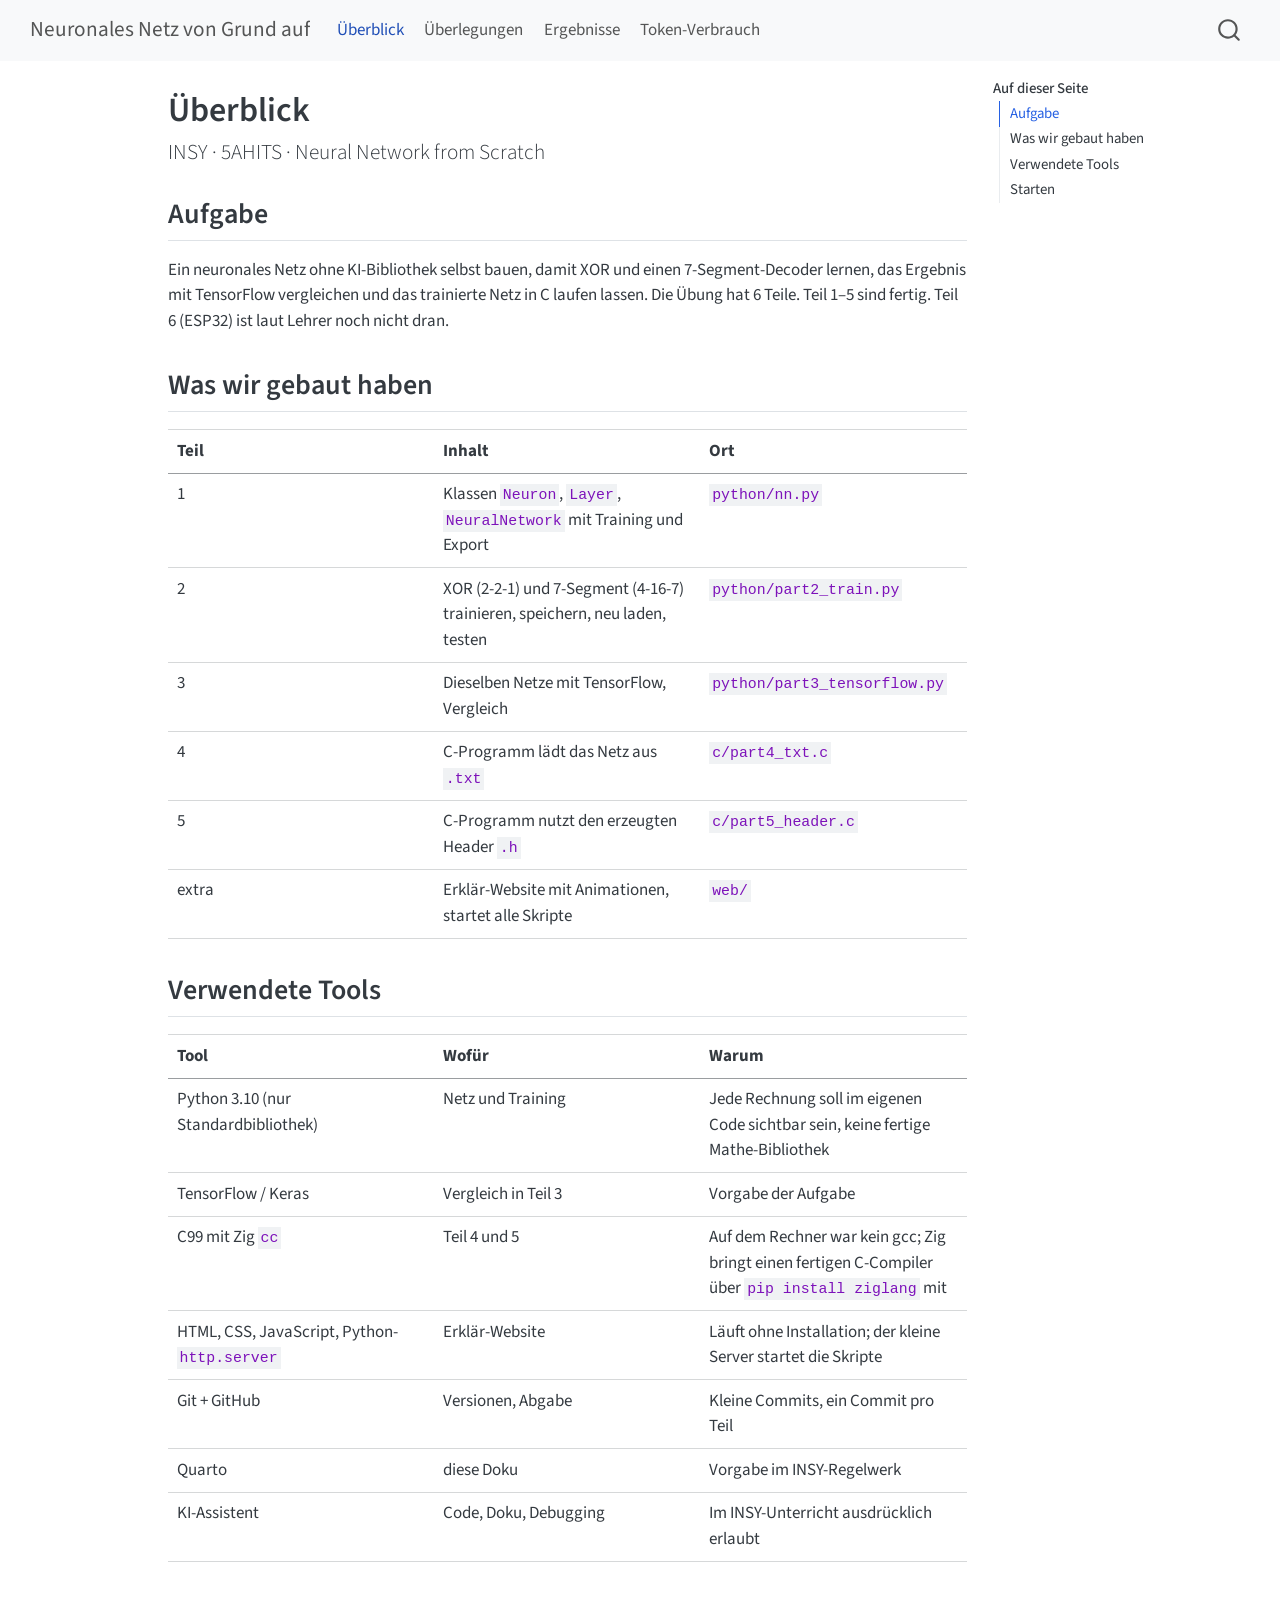
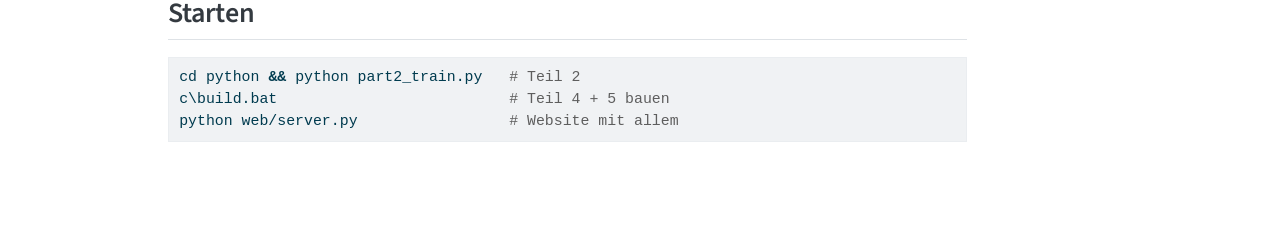
==== index.html @ aa827ccc "Built site for gh-pages" ====
<!DOCTYPE html>
<html xmlns="http://www.w3.org/1999/xhtml" lang="de" xml:lang="de"><head>

<meta charset="utf-8">
<meta name="generator" content="quarto-1.10.19">

<meta name="viewport" content="width=device-width, initial-scale=1.0, user-scalable=yes">


<title>Überblick – Neuronales Netz von Grund auf</title>
<style>
/* Default styles provided by pandoc.
** See https://pandoc.org/MANUAL.html#variables-for-html for config info.
*/
span.smallcaps{font-variant: small-caps;}
div.columns{display: flex; gap: 1.5em;}
div.column{flex: auto;}
@media screen {
div.columns{gap: min(4vw, 1.5em);}
div.column{overflow-x: auto;}
}
div.hanging-indent{margin-left: 1.5em; text-indent: -1.5em;}
ul.task-list{list-style: none;}
ul.task-list li input[type="checkbox"] {
  width: 0.8em;
  margin: 0 0.8em 0.2em -1em; /* quarto-specific, see https://github.com/quarto-dev/quarto-cli/issues/4556 */ 
  vertical-align: middle;
}
/* CSS for syntax highlighting */
html { -webkit-text-size-adjust: 100%; }
pre > code.sourceCode { white-space: pre; position: relative; }
pre > code.sourceCode > span { display: inline-block; line-height: 1.25; }
pre > code.sourceCode > span:empty { height: 1.2em; }
.sourceCode { overflow: visible; }
code.sourceCode > span { color: inherit; text-decoration: inherit; }
div.sourceCode { margin: 1em 0; }
pre.sourceCode { margin: 0; }
@media screen {
div.sourceCode { overflow: auto; }
}
@media print {
pre > code.sourceCode { white-space: pre-wrap; }
pre > code.sourceCode > span { text-indent: -5em; padding-left: 5em; }
}
pre.numberSource code
  { counter-reset: source-line 0; }
pre.numberSource code > span
  { position: relative; left: -4em; counter-increment: source-line; }
pre.numberSource code > span > a:first-child::before
  { content: counter(source-line);
    position: relative; left: -1em; text-align: right; vertical-align: baseline;
    border: none; display: inline-block;
    -webkit-touch-callout: none; -webkit-user-select: none;
    -khtml-user-select: none; -moz-user-select: none;
    -ms-user-select: none; user-select: none;
    padding: 0 4px; width: 4em;
  }
pre.numberSource { margin-left: 3em;  padding-left: 4px; }
div.sourceCode
  {   }
@media screen {
pre > code.sourceCode > span > a:first-child::before { text-decoration: underline; }
}
</style>


<script src="site_libs/quarto-nav/quarto-nav.js"></script>
<script src="site_libs/quarto-nav/headroom.min.js"></script>
<script src="site_libs/clipboard/clipboard.min.js"></script>
<script src="site_libs/quarto-search/autocomplete.umd.js"></script>
<script src="site_libs/quarto-search/fuse.min.js"></script>
<script src="site_libs/quarto-search/quarto-search.js"></script>
<meta name="quarto:offset" content="./">
<script src="site_libs/quarto-html/quarto.js" type="module"></script>
<script src="site_libs/quarto-html/tabsets/tabsets.js" type="module"></script>
<script src="site_libs/quarto-html/popper.min.js"></script>
<script src="site_libs/quarto-html/tippy.umd.min.js"></script>
<script src="site_libs/quarto-html/anchor.min.js"></script>
<link href="site_libs/quarto-html/tippy.css" rel="stylesheet">
<link href="site_libs/quarto-html/quarto-syntax-highlighting-bf27225e3a48a9273f3daa8f8e829971.css" rel="stylesheet" id="quarto-text-highlighting-styles">
<script src="site_libs/bootstrap/bootstrap.min.js"></script>
<link href="site_libs/bootstrap/bootstrap-icons.css" rel="stylesheet">
<link href="site_libs/bootstrap/bootstrap-172ba59bd5e0b52282274ba0c0cc16fc.min.css" rel="stylesheet" append-hash="true" id="quarto-bootstrap" data-mode="light">
<script id="quarto-search-options" type="application/json">{
  "location": "navbar",
  "copy-button": false,
  "collapse-after": 3,
  "panel-placement": "end",
  "type": "overlay",
  "limit": 50,
  "keyboard-shortcut": [
    "f",
    "/",
    "s"
  ],
  "show-item-context": false,
  "language": {
    "search-no-results-text": "Keine Treffer",
    "search-matching-documents-text": "Treffer",
    "search-copy-link-title": "Link in die Suche kopieren",
    "search-hide-matches-text": "Zusätzliche Treffer verbergen",
    "search-more-match-text": "weitere Treffer in diesem Dokument",
    "search-more-matches-text": "weitere Treffer in diesem Dokument",
    "search-clear-button-title": "Zurücksetzen",
    "search-text-placeholder": "",
    "search-detached-cancel-button-title": "Abbrechen",
    "search-submit-button-title": "Abschicken",
    "search-label": "Suchen"
  }
}</script>


</head>

<body class="nav-fixed quarto-light">

<div id="quarto-search-results"></div>
  <header id="quarto-header" class="headroom fixed-top">
    <nav class="navbar navbar-expand-lg " data-bs-theme="dark">
      <div class="navbar-container container-fluid">
      <div class="navbar-brand-container mx-auto">
    <a class="navbar-brand" href="./index.html">
    <span class="navbar-title">Neuronales Netz von Grund auf</span>
    </a>
  </div>
            <div id="quarto-search" class="" title="Suchen"></div>
          <button class="navbar-toggler" type="button" data-bs-toggle="collapse" data-bs-target="#navbarCollapse" aria-controls="navbarCollapse" role="menu" aria-expanded="false" aria-label="Navigation umschalten" onclick="if (window.quartoToggleHeadroom) { window.quartoToggleHeadroom(); }">
  <span class="navbar-toggler-icon"></span>
</button>
          <div class="collapse navbar-collapse" id="navbarCollapse">
            <ul class="navbar-nav navbar-nav-scroll me-auto">
  <li class="nav-item">
    <a class="nav-link active" href="./index.html" aria-current="page"> 
<span class="menu-text">Überblick</span></a>
  </li>  
  <li class="nav-item">
    <a class="nav-link" href="./ueberlegungen.html"> 
<span class="menu-text">Überlegungen</span></a>
  </li>  
  <li class="nav-item">
    <a class="nav-link" href="./ergebnisse.html"> 
<span class="menu-text">Ergebnisse</span></a>
  </li>  
  <li class="nav-item">
    <a class="nav-link" href="./tokens.html"> 
<span class="menu-text">Token-Verbrauch</span></a>
  </li>  
</ul>
          </div> <!-- /navcollapse -->
            <div class="quarto-navbar-tools">
</div>
      </div> <!-- /container-fluid -->
    </nav>
</header>
<!-- content -->
<div id="quarto-content" class="quarto-container page-columns page-rows-contents page-layout-article page-navbar">
<!-- sidebar -->
<!-- margin-sidebar -->
    <div id="quarto-margin-sidebar" class="sidebar margin-sidebar">
        <nav id="TOC" role="doc-toc" class="toc-active">
    <h2 id="toc-title">Auf dieser Seite</h2>
   
  <ul>
  <li><a href="#aufgabe" id="toc-aufgabe" class="nav-link active" data-scroll-target="#aufgabe">Aufgabe</a></li>
  <li><a href="#was-wir-gebaut-haben" id="toc-was-wir-gebaut-haben" class="nav-link" data-scroll-target="#was-wir-gebaut-haben">Was wir gebaut haben</a></li>
  <li><a href="#verwendete-tools" id="toc-verwendete-tools" class="nav-link" data-scroll-target="#verwendete-tools">Verwendete Tools</a></li>
  <li><a href="#starten" id="toc-starten" class="nav-link" data-scroll-target="#starten">Starten</a></li>
  </ul>
</nav>
    </div>
<!-- main -->
<main class="content" id="quarto-document-content">

<header id="title-block-header" class="quarto-title-block default">
<div class="quarto-title">
<h1 class="title">Überblick</h1>
<p class="subtitle lead">INSY · 5AHITS · Neural Network from Scratch</p>
</div>



<div class="quarto-title-meta">

    
  
    
  </div>
  


</header>


<section id="aufgabe" class="level2">
<h2 class="anchored" data-anchor-id="aufgabe">Aufgabe</h2>
<p>Ein neuronales Netz ohne KI-Bibliothek selbst bauen, damit XOR und einen 7-Segment-Decoder lernen, das Ergebnis mit TensorFlow vergleichen und das trainierte Netz in C laufen lassen. Die Übung hat 6 Teile. Teil 1–5 sind fertig. Teil 6 (ESP32) ist laut Lehrer noch nicht dran.</p>
</section>
<section id="was-wir-gebaut-haben" class="level2">
<h2 class="anchored" data-anchor-id="was-wir-gebaut-haben">Was wir gebaut haben</h2>
<table class="caption-top table">
<colgroup>
<col style="width: 33%">
<col style="width: 33%">
<col style="width: 33%">
</colgroup>
<thead>
<tr class="header">
<th>Teil</th>
<th>Inhalt</th>
<th>Ort</th>
</tr>
</thead>
<tbody>
<tr class="odd">
<td>1</td>
<td>Klassen <code>Neuron</code>, <code>Layer</code>, <code>NeuralNetwork</code> mit Training und Export</td>
<td><code>python/nn.py</code></td>
</tr>
<tr class="even">
<td>2</td>
<td>XOR (2-2-1) und 7-Segment (4-16-7) trainieren, speichern, neu laden, testen</td>
<td><code>python/part2_train.py</code></td>
</tr>
<tr class="odd">
<td>3</td>
<td>Dieselben Netze mit TensorFlow, Vergleich</td>
<td><code>python/part3_tensorflow.py</code></td>
</tr>
<tr class="even">
<td>4</td>
<td>C-Programm lädt das Netz aus <code>.txt</code></td>
<td><code>c/part4_txt.c</code></td>
</tr>
<tr class="odd">
<td>5</td>
<td>C-Programm nutzt den erzeugten Header <code>.h</code></td>
<td><code>c/part5_header.c</code></td>
</tr>
<tr class="even">
<td>extra</td>
<td>Erklär-Website mit Animationen, startet alle Skripte</td>
<td><code>web/</code></td>
</tr>
</tbody>
</table>
</section>
<section id="verwendete-tools" class="level2">
<h2 class="anchored" data-anchor-id="verwendete-tools">Verwendete Tools</h2>
<table class="caption-top table">
<colgroup>
<col style="width: 33%">
<col style="width: 33%">
<col style="width: 33%">
</colgroup>
<thead>
<tr class="header">
<th>Tool</th>
<th>Wofür</th>
<th>Warum</th>
</tr>
</thead>
<tbody>
<tr class="odd">
<td>Python 3.10 (nur Standardbibliothek)</td>
<td>Netz und Training</td>
<td>Jede Rechnung soll im eigenen Code sichtbar sein, keine fertige Mathe-Bibliothek</td>
</tr>
<tr class="even">
<td>TensorFlow / Keras</td>
<td>Vergleich in Teil 3</td>
<td>Vorgabe der Aufgabe</td>
</tr>
<tr class="odd">
<td>C99 mit Zig <code>cc</code></td>
<td>Teil 4 und 5</td>
<td>Auf dem Rechner war kein gcc; Zig bringt einen fertigen C-Compiler über <code>pip install ziglang</code> mit</td>
</tr>
<tr class="even">
<td>HTML, CSS, JavaScript, Python-<code>http.server</code></td>
<td>Erklär-Website</td>
<td>Läuft ohne Installation; der kleine Server startet die Skripte</td>
</tr>
<tr class="odd">
<td>Git + GitHub</td>
<td>Versionen, Abgabe</td>
<td>Kleine Commits, ein Commit pro Teil</td>
</tr>
<tr class="even">
<td>Quarto</td>
<td>diese Doku</td>
<td>Vorgabe im INSY-Regelwerk</td>
</tr>
<tr class="odd">
<td>KI-Assistent</td>
<td>Code, Doku, Debugging</td>
<td>Im INSY-Unterricht ausdrücklich erlaubt</td>
</tr>
</tbody>
</table>
</section>
<section id="starten" class="level2">
<h2 class="anchored" data-anchor-id="starten">Starten</h2>
<div class="code-copy-outer-scaffold"><div class="sourceCode" id="cb1"><pre class="sourceCode bash code-with-copy"><code class="sourceCode bash"><span id="cb1-1"><a href="#cb1-1" aria-hidden="true" tabindex="-1"></a><span class="bu">cd</span> python <span class="kw">&amp;&amp;</span> <span class="ex">python</span> part2_train.py   <span class="co"># Teil 2</span></span>
<span id="cb1-2"><a href="#cb1-2" aria-hidden="true" tabindex="-1"></a><span class="ex">c\build.bat</span>                          <span class="co"># Teil 4 + 5 bauen</span></span>
<span id="cb1-3"><a href="#cb1-3" aria-hidden="true" tabindex="-1"></a><span class="ex">python</span> web/server.py                 <span class="co"># Website mit allem</span></span></code></pre></div><button title="In die Zwischenablage kopieren" class="code-copy-button"><i class="bi"></i></button></div>


</section>

</main> <!-- /main -->
<script id="quarto-html-after-body" type="application/javascript">
  window.document.addEventListener("DOMContentLoaded", function (event) {
    const icon = "";
    const anchorJS = new window.AnchorJS();
    anchorJS.options = {
      placement: 'right',
      icon: icon
    };
    anchorJS.add('.anchored');
    const isCodeAnnotation = (el) => {
      for (const clz of el.classList) {
        if (clz.startsWith('code-annotation-')) {                     
          return true;
        }
      }
      return false;
    }
    const onCopySuccess = function(e) {
      // button target
      const button = e.trigger;
      // don't keep focus
      button.blur();
      // flash "checked"
      button.classList.add('code-copy-button-checked');
      var currentTitle = button.getAttribute("title");
      button.setAttribute("title", "Kopiert");
      let tooltip;
      if (window.bootstrap) {
        button.setAttribute("data-bs-toggle", "tooltip");
        button.setAttribute("data-bs-placement", "left");
        button.setAttribute("data-bs-title", "Kopiert");
        tooltip = new bootstrap.Tooltip(button, 
          { trigger: "manual", 
            customClass: "code-copy-button-tooltip",
            offset: [0, -8]});
        tooltip.show();    
      }
      setTimeout(function() {
        if (tooltip) {
          tooltip.hide();
          button.removeAttribute("data-bs-title");
          button.removeAttribute("data-bs-toggle");
          button.removeAttribute("data-bs-placement");
        }
        button.setAttribute("title", currentTitle);
        button.classList.remove('code-copy-button-checked');
      }, 1000);
      // clear code selection
      e.clearSelection();
    }
    const getTextToCopy = function(trigger) {
      const outerScaffold = trigger.parentElement.cloneNode(true);
      const codeEl = outerScaffold.querySelector('code');
      for (const childEl of codeEl.children) {
        if (isCodeAnnotation(childEl)) {
          childEl.remove();
        }
      }
      return codeEl.innerText;
    }
    const clipboard = new window.ClipboardJS('.code-copy-button:not([data-in-quarto-modal])', {
      text: getTextToCopy
    });
    clipboard.on('success', onCopySuccess);
    if (window.document.getElementById('quarto-embedded-source-code-modal')) {
      const clipboardModal = new window.ClipboardJS('.code-copy-button[data-in-quarto-modal]', {
        text: getTextToCopy,
        container: window.document.getElementById('quarto-embedded-source-code-modal')
      });
      clipboardModal.on('success', onCopySuccess);
    }
      var localhostRegex = new RegExp(/^(?:http|https):\/\/localhost\:?[0-9]*\//);
      var mailtoRegex = new RegExp(/^mailto:/);
        var filterRegex = new RegExp("https:\/\/Habaal\.github\.io\/5AHITS_INSY_NeuralNetwork\/");
      var isInternal = (href) => {
          return filterRegex.test(href) || localhostRegex.test(href) || mailtoRegex.test(href);
      }
      // Inspect non-navigation links and adorn them if external
     var links = window.document.querySelectorAll('a[href]:not(.nav-link):not(.navbar-brand):not(.toc-action):not(.sidebar-link):not(.sidebar-item-toggle):not(.pagination-link):not(.no-external):not([aria-hidden]):not(.dropdown-item):not(.quarto-navigation-tool):not(.about-link)');
      for (var i=0; i<links.length; i++) {
        const link = links[i];
        if (!isInternal(link.href)) {
          // undo the damage that might have been done by quarto-nav.js in the case of
          // links that we want to consider external
          if (link.dataset.originalHref !== undefined) {
            link.href = link.dataset.originalHref;
          }
        }
      }
    function tippyHover(el, contentFn, onTriggerFn, onUntriggerFn) {
      const config = {
        allowHTML: true,
        maxWidth: 500,
        delay: 100,
        arrow: false,
        appendTo: function(el) {
            return el.parentElement;
        },
        interactive: true,
        interactiveBorder: 10,
        theme: 'quarto',
        placement: 'bottom-start',
      };
      if (contentFn) {
        config.content = contentFn;
      }
      if (onTriggerFn) {
        config.onTrigger = onTriggerFn;
      }
      if (onUntriggerFn) {
        config.onUntrigger = onUntriggerFn;
      }
      window.tippy(el, config); 
    }
    const noterefs = window.document.querySelectorAll('a[role="doc-noteref"]');
    for (var i=0; i<noterefs.length; i++) {
      const ref = noterefs[i];
      tippyHover(ref, function() {
        // use id or data attribute instead here
        let href = ref.getAttribute('data-footnote-href') || ref.getAttribute('href');
        try { href = new URL(href).hash; } catch {}
        const id = href.replace(/^#\/?/, "");
        const note = window.document.getElementById(id);
        if (note) {
          return note.innerHTML;
        } else {
          return "";
        }
      });
    }
    const xrefs = window.document.querySelectorAll('a.quarto-xref');
    const processXRef = (id, note) => {
      // Strip column container classes
      const stripColumnClz = (el) => {
        el.classList.remove("page-full", "page-columns");
        if (el.children) {
          for (const child of el.children) {
            stripColumnClz(child);
          }
        }
      }
      stripColumnClz(note)
      if (id === null || id.startsWith('sec-')) {
        // Special case sections, only their first couple elements
        const container = document.createElement("div");
        if (note.children && note.children.length > 2) {
          container.appendChild(note.children[0].cloneNode(true));
          for (let i = 1; i < note.children.length; i++) {
            const child = note.children[i];
            if (child.tagName === "P" && child.innerText === "") {
              continue;
            } else {
              container.appendChild(child.cloneNode(true));
              break;
            }
          }
          if (window.Quarto?.typesetMath) {
            window.Quarto.typesetMath(container);
          }
          return container.innerHTML
        } else {
          if (window.Quarto?.typesetMath) {
            window.Quarto.typesetMath(note);
          }
          return note.innerHTML;
        }
      } else {
        // Remove any anchor links if they are present
        const anchorLink = note.querySelector('a.anchorjs-link');
        if (anchorLink) {
          anchorLink.remove();
        }
        if (window.Quarto?.typesetMath) {
          window.Quarto.typesetMath(note);
        }
        if (note.classList.contains("callout")) {
          return note.outerHTML;
        } else {
          return note.innerHTML;
        }
      }
    }
    for (var i=0; i<xrefs.length; i++) {
      const xref = xrefs[i];
      tippyHover(xref, undefined, function(instance) {
        instance.disable();
        let url = xref.getAttribute('href');
        let hash = undefined; 
        if (url.startsWith('#')) {
          hash = url;
        } else {
          try { hash = new URL(url).hash; } catch {}
        }
        if (hash) {
          const id = hash.replace(/^#\/?/, "");
          const note = window.document.getElementById(id);
          if (note !== null) {
            try {
              const html = processXRef(id, note.cloneNode(true));
              instance.setContent(html);
            } finally {
              instance.enable();
              instance.show();
            }
          } else {
            // See if we can fetch this
            fetch(url.split('#')[0])
            .then(res => res.text())
            .then(html => {
              const parser = new DOMParser();
              const htmlDoc = parser.parseFromString(html, "text/html");
              const note = htmlDoc.getElementById(id);
              if (note !== null) {
                const html = processXRef(id, note);
                instance.setContent(html);
              } 
            }).finally(() => {
              instance.enable();
              instance.show();
            });
          }
        } else {
          // See if we can fetch a full url (with no hash to target)
          // This is a special case and we should probably do some content thinning / targeting
          fetch(url)
          .then(res => res.text())
          .then(html => {
            const parser = new DOMParser();
            const htmlDoc = parser.parseFromString(html, "text/html");
            const note = htmlDoc.querySelector('main.content');
            if (note !== null) {
              // This should only happen for chapter cross references
              // (since there is no id in the URL)
              // remove the first header
              if (note.children.length > 0 && note.children[0].tagName === "HEADER") {
                note.children[0].remove();
              }
              const html = processXRef(null, note);
              instance.setContent(html);
            } 
          }).finally(() => {
            instance.enable();
            instance.show();
          });
        }
      }, function(instance) {
      });
    }
        let selectedAnnoteEl;
        const selectorForAnnotation = ( cell, annotation) => {
          let cellAttr = 'data-code-cell="' + cell + '"';
          let lineAttr = 'data-code-annotation="' +  annotation + '"';
          const selector = 'span[' + cellAttr + '][' + lineAttr + ']';
          return selector;
        }
        const selectCodeLines = (annoteEl) => {
          const doc = window.document;
          const targetCell = annoteEl.getAttribute("data-target-cell");
          const targetAnnotation = annoteEl.getAttribute("data-target-annotation");
          const annoteSpan = window.document.querySelector(selectorForAnnotation(targetCell, targetAnnotation));
          const lines = annoteSpan.getAttribute("data-code-lines").split(",");
          const lineIds = lines.map((line) => {
            return targetCell + "-" + line;
          })
          let top = null;
          let height = null;
          let parent = null;
          if (lineIds.length > 0) {
              //compute the position of the single el (top and bottom and make a div)
              const el = window.document.getElementById(lineIds[0]);
              top = el.offsetTop;
              height = el.offsetHeight;
              parent = el.parentElement.parentElement;
            if (lineIds.length > 1) {
              const lastEl = window.document.getElementById(lineIds[lineIds.length - 1]);
              const bottom = lastEl.offsetTop + lastEl.offsetHeight;
              height = bottom - top;
            }
            if (top !== null && height !== null && parent !== null) {
              // cook up a div (if necessary) and position it 
              let div = window.document.getElementById("code-annotation-line-highlight");
              if (div === null) {
                div = window.document.createElement("div");
                div.setAttribute("id", "code-annotation-line-highlight");
                div.style.position = 'absolute';
                parent.appendChild(div);
              }
              div.style.top = top - 2 + "px";
              div.style.height = height + 4 + "px";
              div.style.left = 0;
              let gutterDiv = window.document.getElementById("code-annotation-line-highlight-gutter");
              if (gutterDiv === null) {
                gutterDiv = window.document.createElement("div");
                gutterDiv.setAttribute("id", "code-annotation-line-highlight-gutter");
                gutterDiv.style.position = 'absolute';
                const codeCell = window.document.getElementById(targetCell);
                const gutter = codeCell.querySelector('.code-annotation-gutter');
                gutter.appendChild(gutterDiv);
              }
              gutterDiv.style.top = top - 2 + "px";
              gutterDiv.style.height = height + 4 + "px";
            }
            selectedAnnoteEl = annoteEl;
          }
        };
        const unselectCodeLines = () => {
          const elementsIds = ["code-annotation-line-highlight", "code-annotation-line-highlight-gutter"];
          elementsIds.forEach((elId) => {
            const div = window.document.getElementById(elId);
            if (div) {
              div.remove();
            }
          });
          selectedAnnoteEl = undefined;
        };
          // Handle positioning of the toggle
      window.addEventListener(
        "resize",
        throttle(() => {
          elRect = undefined;
          if (selectedAnnoteEl) {
            selectCodeLines(selectedAnnoteEl);
          }
        }, 10)
      );
      function throttle(fn, ms) {
      let throttle = false;
      let timer;
        return (...args) => {
          if(!throttle) { // first call gets through
              fn.apply(this, args);
              throttle = true;
          } else { // all the others get throttled
              if(timer) clearTimeout(timer); // cancel #2
              timer = setTimeout(() => {
                fn.apply(this, args);
                timer = throttle = false;
              }, ms);
          }
        };
      }
        // Attach click handler to the DT
        const annoteDls = window.document.querySelectorAll('dt[data-target-cell]');
        for (const annoteDlNode of annoteDls) {
          annoteDlNode.addEventListener('click', (event) => {
            const clickedEl = event.target;
            if (clickedEl !== selectedAnnoteEl) {
              unselectCodeLines();
              const activeEl = window.document.querySelector('dt[data-target-cell].code-annotation-active');
              if (activeEl) {
                activeEl.classList.remove('code-annotation-active');
              }
              selectCodeLines(clickedEl);
              clickedEl.classList.add('code-annotation-active');
            } else {
              // Unselect the line
              unselectCodeLines();
              clickedEl.classList.remove('code-annotation-active');
            }
          });
        }
    const findCites = (el) => {
      const parentEl = el.parentElement;
      if (parentEl) {
        const cites = parentEl.dataset.cites;
        if (cites) {
          return {
            el,
            cites: cites.split(' ')
          };
        } else {
          return findCites(el.parentElement)
        }
      } else {
        return undefined;
      }
    };
    var bibliorefs = window.document.querySelectorAll('a[role="doc-biblioref"]');
    for (var i=0; i<bibliorefs.length; i++) {
      const ref = bibliorefs[i];
      const citeInfo = findCites(ref);
      if (citeInfo) {
        tippyHover(citeInfo.el, function() {
          var popup = window.document.createElement('div');
          citeInfo.cites.forEach(function(cite) {
            var citeDiv = window.document.createElement('div');
            citeDiv.classList.add('hanging-indent');
            citeDiv.classList.add('csl-entry');
            var biblioDiv = window.document.getElementById('ref-' + cite);
            if (biblioDiv) {
              citeDiv.innerHTML = biblioDiv.innerHTML;
            }
            popup.appendChild(citeDiv);
          });
          return popup.innerHTML;
        });
      }
    }
  });
  </script>
</div> <!-- /content -->




</body></html>
---- site_libs/quarto-html/tippy.css ----
.tippy-box[data-animation=fade][data-state=hidden]{opacity:0}[data-tippy-root]{max-width:calc(100vw - 10px)}.tippy-box{position:relative;background-color:#333;color:#fff;border-radius:4px;font-size:14px;line-height:1.4;white-space:normal;outline:0;transition-property:transform,visibility,opacity}.tippy-box[data-placement^=top]>.tippy-arrow{bottom:0}.tippy-box[data-placement^=top]>.tippy-arrow:before{bottom:-7px;left:0;border-width:8px 8px 0;border-top-color:initial;transform-origin:center top}.tippy-box[data-placement^=bottom]>.tippy-arrow{top:0}.tippy-box[data-placement^=bottom]>.tippy-arrow:before{top:-7px;left:0;border-width:0 8px 8px;border-bottom-color:initial;transform-origin:center bottom}.tippy-box[data-placement^=left]>.tippy-arrow{right:0}.tippy-box[data-placement^=left]>.tippy-arrow:before{border-width:8px 0 8px 8px;border-left-color:initial;right:-7px;transform-origin:center left}.tippy-box[data-placement^=right]>.tippy-arrow{left:0}.tippy-box[data-placement^=right]>.tippy-arrow:before{left:-7px;border-width:8px 8px 8px 0;border-right-color:initial;transform-origin:center right}.tippy-box[data-inertia][data-state=visible]{transition-timing-function:cubic-bezier(.54,1.5,.38,1.11)}.tippy-arrow{width:16px;height:16px;color:#333}.tippy-arrow:before{content:"";position:absolute;border-color:transparent;border-style:solid}.tippy-content{position:relative;padding:5px 9px;z-index:1}
---- site_libs/quarto-html/quarto-syntax-highlighting-bf27225e3a48a9273f3daa8f8e829971.css ----
/* quarto syntax highlight colors */
:root {
  --quarto-hl-ot-color: #003B4F;
  --quarto-hl-at-color: #657422;
  --quarto-hl-ss-color: #20794D;
  --quarto-hl-an-color: #5E5E5E;
  --quarto-hl-fu-color: #4758AB;
  --quarto-hl-st-color: #20794D;
  --quarto-hl-cf-color: #003B4F;
  --quarto-hl-op-color: #5E5E5E;
  --quarto-hl-er-color: #AD0000;
  --quarto-hl-bn-color: #AD0000;
  --quarto-hl-al-color: #AD0000;
  --quarto-hl-va-color: #111111;
  --quarto-hl-bu-color: inherit;
  --quarto-hl-ex-color: inherit;
  --quarto-hl-pp-color: #AD0000;
  --quarto-hl-in-color: #5E5E5E;
  --quarto-hl-vs-color: #20794D;
  --quarto-hl-wa-color: #5E5E5E;
  --quarto-hl-do-color: #5E5E5E;
  --quarto-hl-im-color: #00769E;
  --quarto-hl-ch-color: #20794D;
  --quarto-hl-dt-color: #AD0000;
  --quarto-hl-fl-color: #AD0000;
  --quarto-hl-co-color: #5E5E5E;
  --quarto-hl-cv-color: #5E5E5E;
  --quarto-hl-cn-color: #8f5902;
  --quarto-hl-sc-color: #5E5E5E;
  --quarto-hl-dv-color: #AD0000;
  --quarto-hl-kw-color: #003B4F;
}

/* other quarto variables */
:root {
  --quarto-font-monospace: SFMono-Regular, Menlo, Monaco, Consolas, "Liberation Mono", "Courier New", monospace;
}

/* syntax highlight based on Pandoc's rules */
pre > code.sourceCode > span {
  color: #003B4F;
}

code.sourceCode > span {
  color: #003B4F;
}

div.sourceCode,
div.sourceCode pre.sourceCode {
  color: #003B4F;
}

/* Normal */
code span {
  color: #003B4F;
}

/* Alert */
code span.al {
  color: #AD0000;
  font-style: inherit;
}

/* Annotation */
code span.an {
  color: #5E5E5E;
  font-style: inherit;
}

/* Attribute */
code span.at {
  color: #657422;
  font-style: inherit;
}

/* BaseN */
code span.bn {
  color: #AD0000;
  font-style: inherit;
}

/* BuiltIn */
code span.bu {
  font-style: inherit;
}

/* ControlFlow */
code span.cf {
  color: #003B4F;
  font-weight: bold;
  font-style: inherit;
}

/* Char */
code span.ch {
  color: #20794D;
  font-style: inherit;
}

/* Constant */
code span.cn {
  color: #8f5902;
  font-style: inherit;
}

/* Comment */
code span.co {
  color: #5E5E5E;
  font-style: inherit;
}

/* CommentVar */
code span.cv {
  color: #5E5E5E;
  font-style: italic;
}

/* Documentation */
code span.do {
  color: #5E5E5E;
  font-style: italic;
}

/* DataType */
code span.dt {
  color: #AD0000;
  font-style: inherit;
}

/* DecVal */
code span.dv {
  color: #AD0000;
  font-style: inherit;
}

/* Error */
code span.er {
  color: #AD0000;
  font-style: inherit;
}

/* Extension */
code span.ex {
  font-style: inherit;
}

/* Float */
code span.fl {
  color: #AD0000;
  font-style: inherit;
}

/* Function */
code span.fu {
  color: #4758AB;
  font-style: inherit;
}

/* Import */
code span.im {
  color: #00769E;
  font-style: inherit;
}

/* Information */
code span.in {
  color: #5E5E5E;
  font-style: inherit;
}

/* Keyword */
code span.kw {
  color: #003B4F;
  font-weight: bold;
  font-style: inherit;
}

/* Operator */
code span.op {
  color: #5E5E5E;
  font-style: inherit;
}

/* Other */
code span.ot {
  color: #003B4F;
  font-style: inherit;
}

/* Preprocessor */
code span.pp {
  color: #AD0000;
  font-style: inherit;
}

/* SpecialChar */
code span.sc {
  color: #5E5E5E;
  font-style: inherit;
}

/* SpecialString */
code span.ss {
  color: #20794D;
  font-style: inherit;
}

/* String */
code span.st {
  color: #20794D;
  font-style: inherit;
}

/* Variable */
code span.va {
  color: #111111;
  font-style: inherit;
}

/* VerbatimString */
code span.vs {
  color: #20794D;
  font-style: inherit;
}

/* Warning */
code span.wa {
  color: #5E5E5E;
  font-style: italic;
}

.prevent-inlining {
  content: "</";
}

/*# sourceMappingURL=8be38f48d34c45af72792cbd699585e7.css.map */
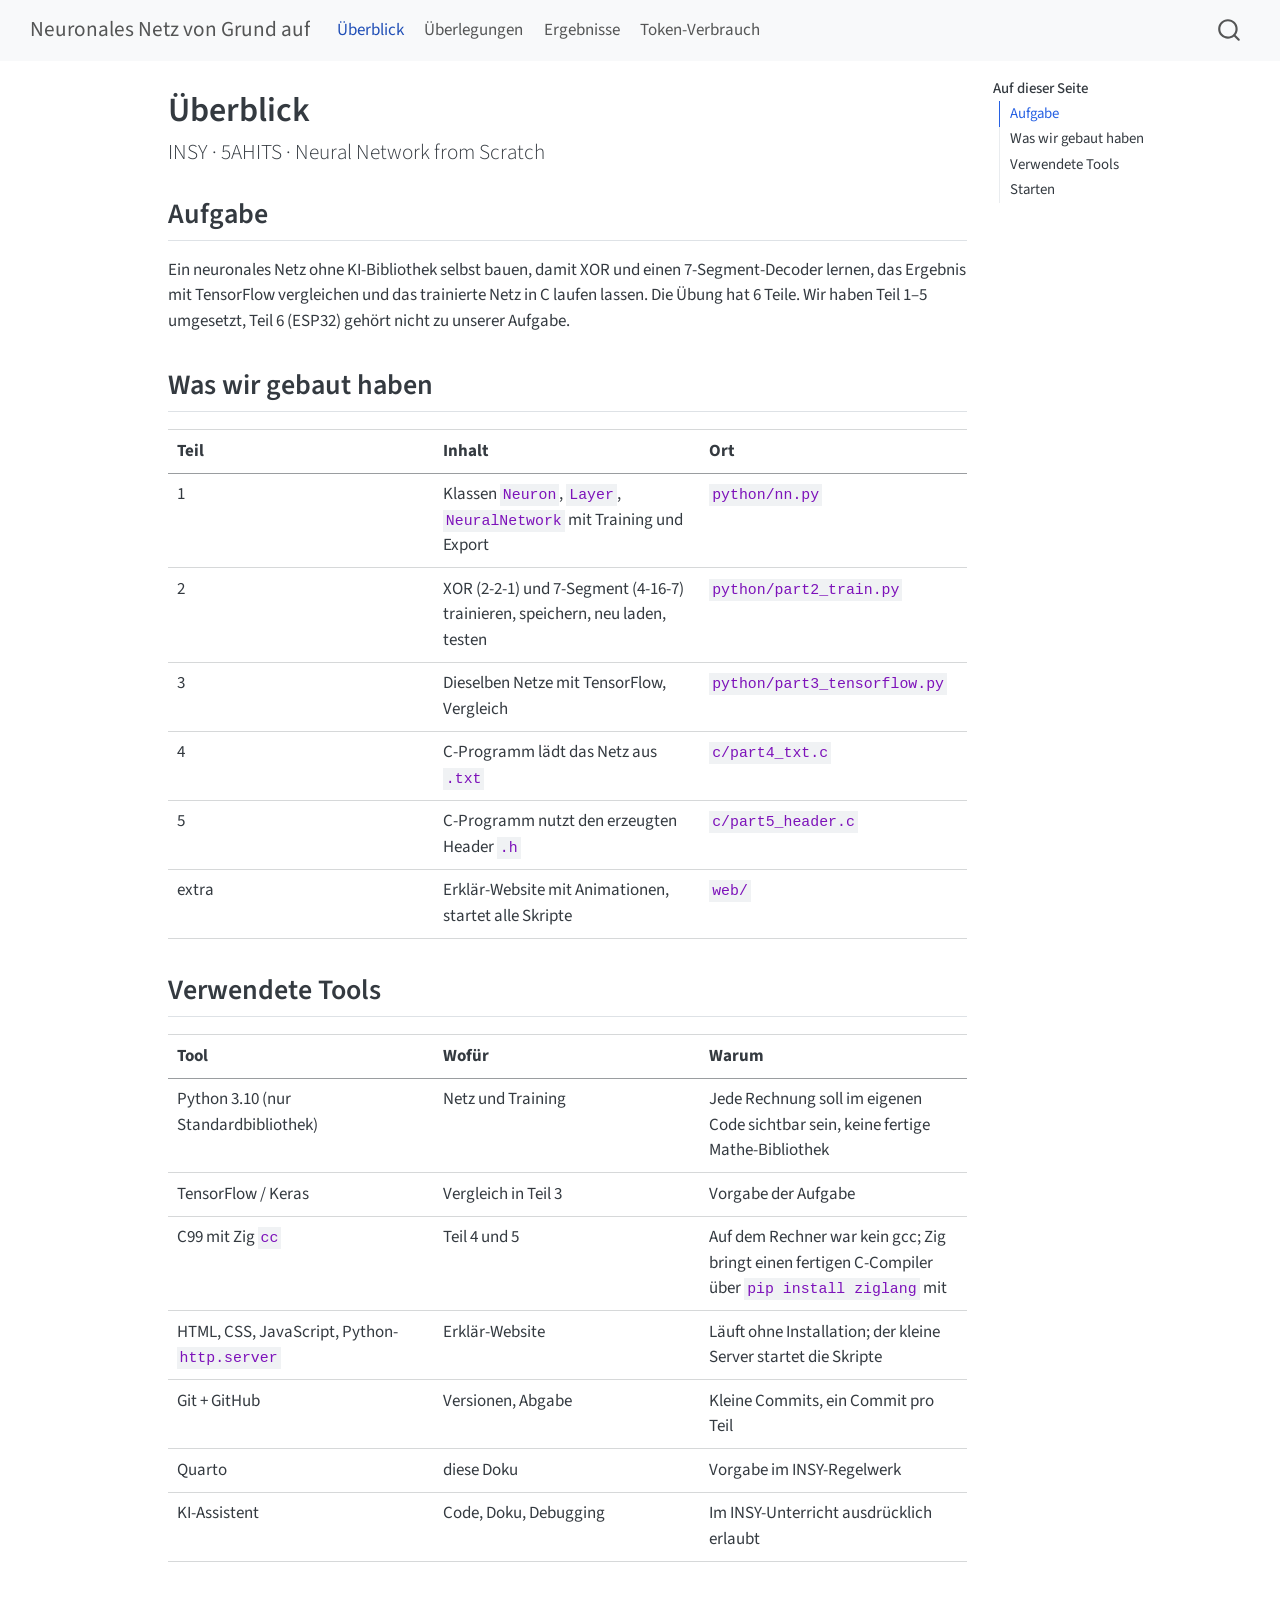
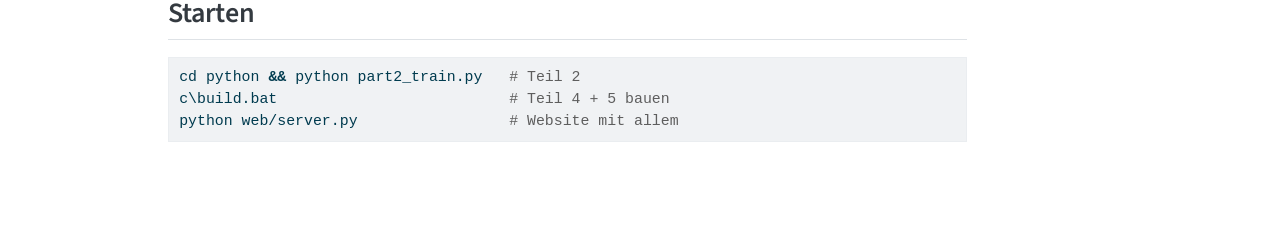
==== commit 4e48daea: "Built site for gh-pages" ====
--- a/index.html
+++ b/index.html
@@ -193,7 +193,7 @@
 
 <section id="aufgabe" class="level2">
 <h2 class="anchored" data-anchor-id="aufgabe">Aufgabe</h2>
-<p>Ein neuronales Netz ohne KI-Bibliothek selbst bauen, damit XOR und einen 7-Segment-Decoder lernen, das Ergebnis mit TensorFlow vergleichen und das trainierte Netz in C laufen lassen. Die Übung hat 6 Teile. Teil 1–5 sind fertig. Teil 6 (ESP32) ist laut Lehrer noch nicht dran.</p>
+<p>Ein neuronales Netz ohne KI-Bibliothek selbst bauen, damit XOR und einen 7-Segment-Decoder lernen, das Ergebnis mit TensorFlow vergleichen und das trainierte Netz in C laufen lassen. Die Übung hat 6 Teile. Wir haben Teil 1–5 umgesetzt, Teil 6 (ESP32) gehört nicht zu unserer Aufgabe.</p>
 </section>
 <section id="was-wir-gebaut-haben" class="level2">
 <h2 class="anchored" data-anchor-id="was-wir-gebaut-haben">Was wir gebaut haben</h2>
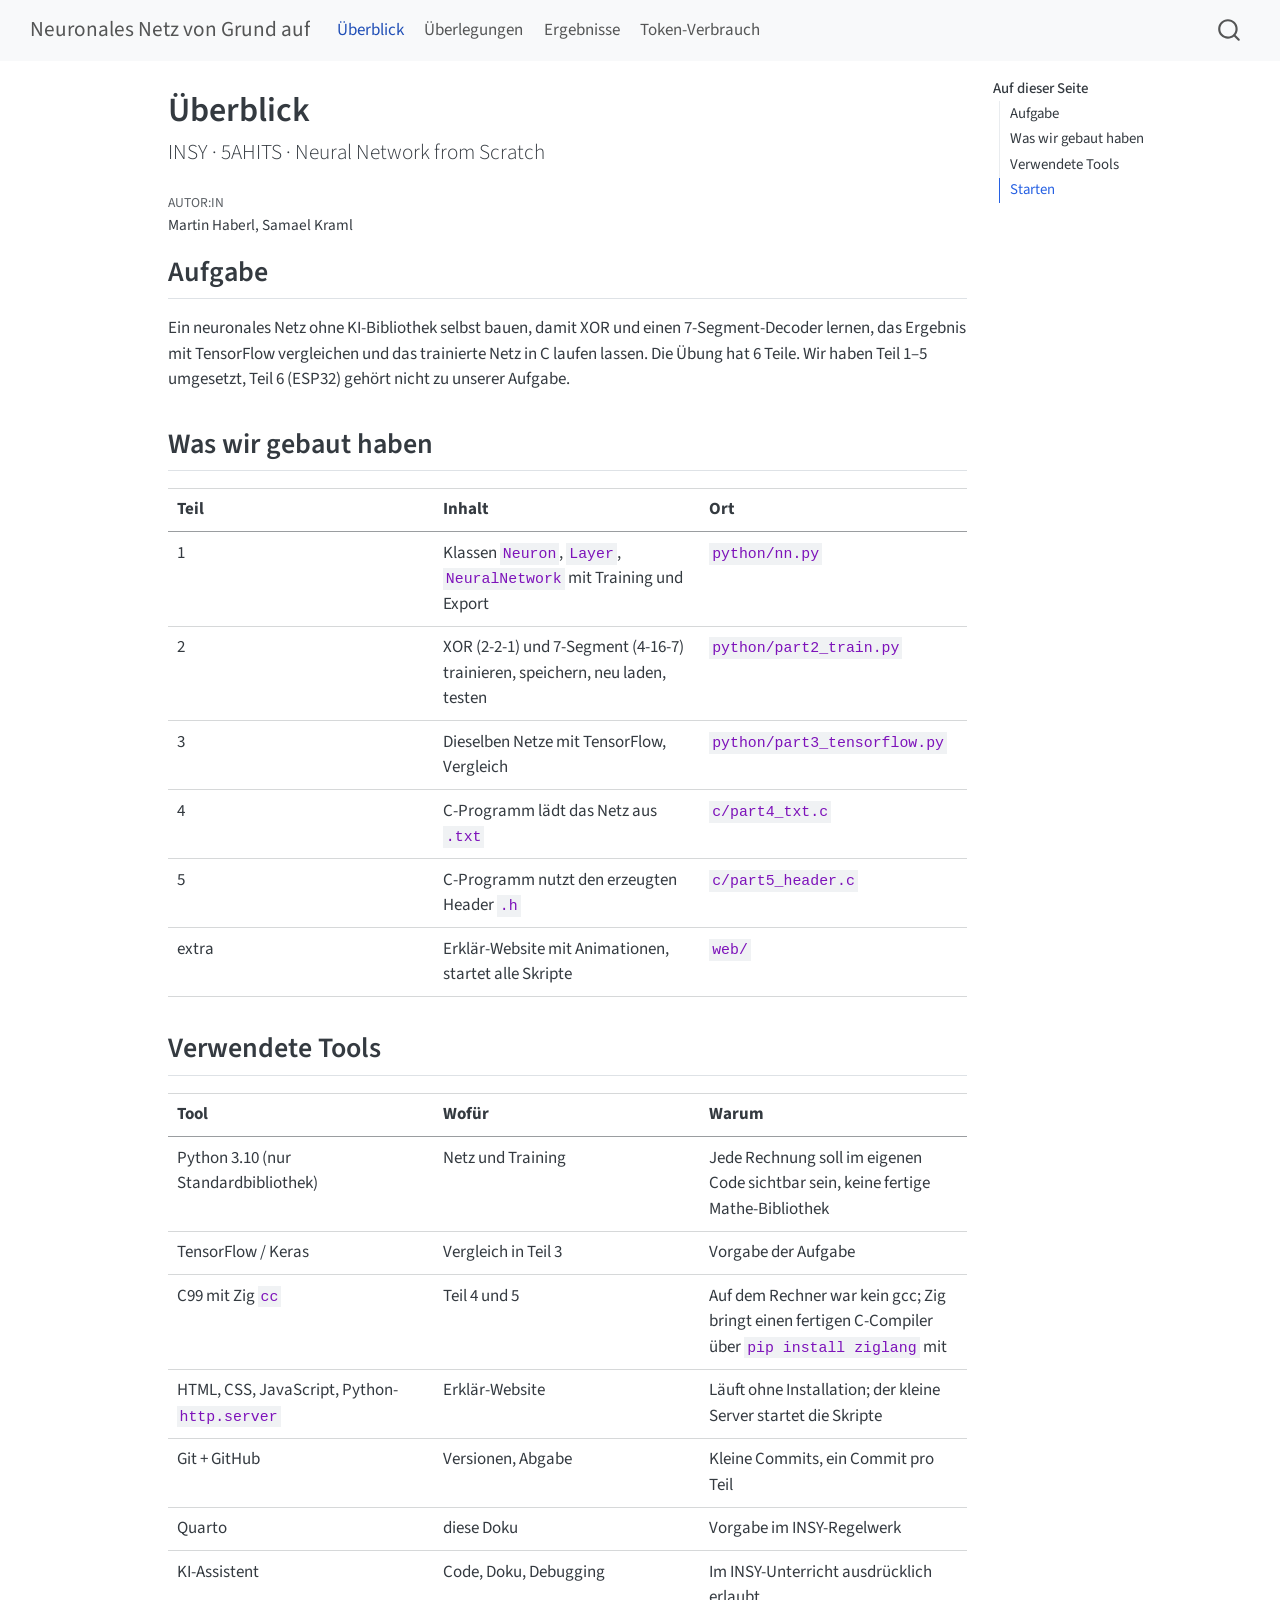
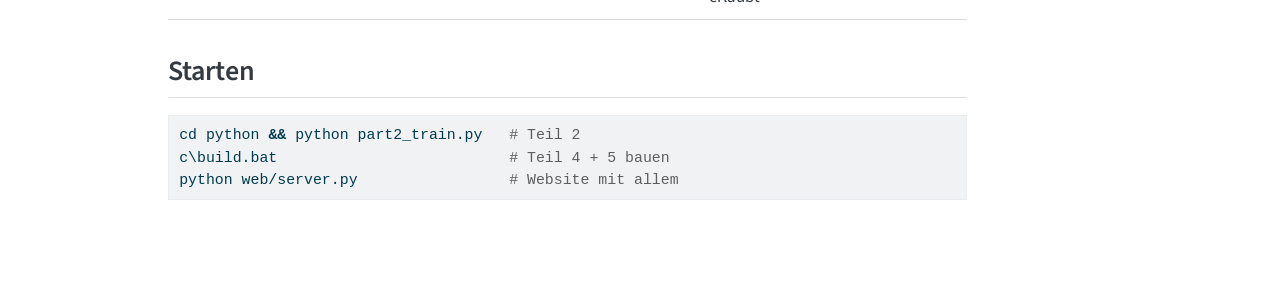
==== commit 06572a07: "Built site for gh-pages" ====
--- a/index.html
+++ b/index.html
@@ -6,6 +6,7 @@
 
 <meta name="viewport" content="width=device-width, initial-scale=1.0, user-scalable=yes">
 
+<meta name="author" content="Martin Haberl, Samael Kraml">
 
 <title>Überblick – Neuronales Netz von Grund auf</title>
 <style>
@@ -181,6 +182,12 @@
 
 <div class="quarto-title-meta">
 
+    <div>
+    <div class="quarto-title-meta-heading">Autor:in</div>
+    <div class="quarto-title-meta-contents">
+             <p>Martin Haberl, Samael Kraml </p>
+          </div>
+  </div>
     
   
     
